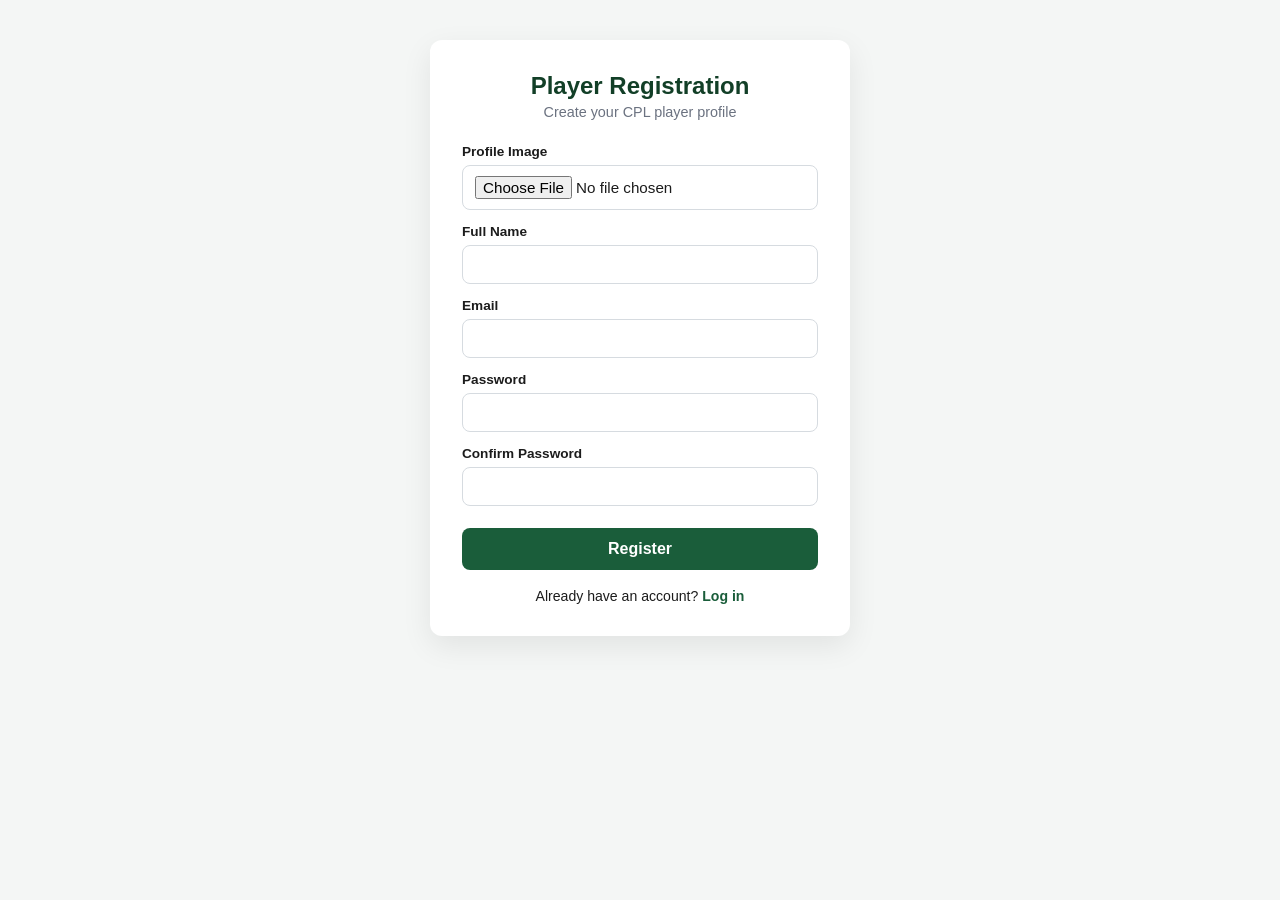
==== index.html @ f1ef8ae7 "Create index.html" ====
<!DOCTYPE html>
<html lang="en">
<head>
<meta charset="UTF-8" />
<meta name="viewport" content="width=device-width, initial-scale=1.0" />
<title>Player Registration | CPL</title>
<link rel="stylesheet" href="style.css" />
</head>
<body>
<div class="card">
  <h1>Player Registration</h1>
  <p class="subtitle">Create your CPL player profile</p>

  <form id="regForm">
    <label for="image">Profile Image</label>
    <input type="file" id="image" accept="image/*" />
    <img id="preview" class="avatar-preview" style="display:none" />

    <label for="name">Full Name</label>
    <input type="text" id="name" required />

    <label for="email">Email</label>
    <input type="email" id="email" required />

    <label for="password">Password</label>
    <input type="password" id="password" required minlength="6" />

    <label for="confirmPassword">Confirm Password</label>
    <input type="password" id="confirmPassword" required minlength="6" />

    <button type="submit" id="submitBtn">Register</button>
    <div id="msg" class="msg"></div>
  </form>

  <div class="links">
    Already have an account? <a href="login.html">Log in</a>
  </div>
</div>

<script src="config.js"></script>
<script>
const form = document.getElementById('regForm');
const msg = document.getElementById('msg');
const submitBtn = document.getElementById('submitBtn');
const imageInput = document.getElementById('image');
const preview = document.getElementById('preview');

imageInput.addEventListener('change', () => {
  const file = imageInput.files[0];
  if (file) {
    preview.src = URL.createObjectURL(file);
    preview.style.display = 'block';
  }
});

form.addEventListener('submit', async (e) => {
  e.preventDefault();
  msg.textContent = '';
  msg.className = 'msg';

  const name = document.getElementById('name').value.trim();
  const email = document.getElementById('email').value.trim();
  const password = document.getElementById('password').value;
  const confirmPassword = document.getElementById('confirmPassword').value;

  if (password !== confirmPassword) {
    msg.textContent = 'Passwords do not match.';
    msg.classList.add('error');
    return;
  }

  submitBtn.disabled = true;
  submitBtn.innerHTML = '<span class="spinner"></span>Registering...';

  try {
    const imageBase64 = await fileToBase64(imageInput.files[0]);
    const result = await callApi('register', { name, email, password, image: imageBase64 });

    if (result.ok) {
      setSession(result.profile);
      msg.textContent = 'Registered! Your CPL number is ' + result.profile.CPLNumber + '. Redirecting...';
      msg.classList.add('success');
      setTimeout(() => { window.location.href = 'profile.html'; }, 1500);
    } else {
      msg.textContent = result.error || 'Registration failed.';
      msg.classList.add('error');
    }
  } catch (err) {
    msg.textContent = 'Network error: ' + err.message;
    msg.classList.add('error');
  } finally {
    submitBtn.disabled = false;
    submitBtn.textContent = 'Register';
  }
});
</script>
</body>
</html>
---- style.css ----
:root {
  --primary: #1a5d3a;
  --primary-dark: #123f27;
  --accent: #e0b03a;
  --bg: #f4f6f5;
  --card: #ffffff;
  --text: #1c1c1c;
  --muted: #6b7280;
  --error: #c0392b;
  --radius: 12px;
}

* { box-sizing: border-box; }

body {
  margin: 0;
  font-family: 'Segoe UI', Roboto, Helvetica, Arial, sans-serif;
  background: var(--bg);
  color: var(--text);
  display: flex;
  justify-content: center;
  padding: 40px 16px;
}

.card {
  background: var(--card);
  width: 100%;
  max-width: 420px;
  padding: 32px;
  border-radius: var(--radius);
  box-shadow: 0 10px 30px rgba(0,0,0,0.08);
}

h1 {
  font-size: 1.5rem;
  margin: 0 0 4px;
  color: var(--primary-dark);
  text-align: center;
}

.subtitle {
  text-align: center;
  color: var(--muted);
  font-size: 0.9rem;
  margin: 0 0 24px;
}

label {
  display: block;
  font-size: 0.85rem;
  font-weight: 600;
  margin: 14px 0 6px;
  color: var(--text);
}

input[type="text"],
input[type="email"],
input[type="password"],
input[type="file"] {
  width: 100%;
  padding: 10px 12px;
  border: 1px solid #d6dbe0;
  border-radius: 8px;
  font-size: 0.95rem;
  background: #fff;
}

input:focus {
  outline: none;
  border-color: var(--primary);
}

button {
  width: 100%;
  margin-top: 22px;
  padding: 12px;
  border: none;
  border-radius: 8px;
  background: var(--primary);
  color: #fff;
  font-size: 1rem;
  font-weight: 600;
  cursor: pointer;
  transition: background 0.15s ease;
}

button:hover { background: var(--primary-dark); }
button:disabled { background: #9ca3af; cursor: not-allowed; }

button.secondary {
  background: transparent;
  color: var(--primary);
  border: 1px solid var(--primary);
}
button.secondary:hover { background: #eef5f0; }

.msg {
  margin-top: 14px;
  font-size: 0.88rem;
  text-align: center;
}
.msg.error { color: var(--error); }
.msg.success { color: var(--primary-dark); font-weight: 600; }

.links {
  text-align: center;
  margin-top: 18px;
  font-size: 0.88rem;
}
.links a { color: var(--primary); text-decoration: none; font-weight: 600; }
.links a:hover { text-decoration: underline; }

.avatar-preview {
  display: block;
  width: 96px;
  height: 96px;
  border-radius: 50%;
  object-fit: cover;
  margin: 4px auto 0;
  border: 2px solid var(--accent);
  background: #eef1ef;
}

.cpl-badge {
  display: block;
  text-align: center;
  background: var(--primary);
  color: #fff;
  font-weight: 700;
  letter-spacing: 1px;
  padding: 10px;
  border-radius: 8px;
  margin-bottom: 18px;
}

.profile-header {
  display: flex;
  flex-direction: column;
  align-items: center;
  margin-bottom: 8px;
}

.spinner {
  display: inline-block;
  width: 14px;
  height: 14px;
  border: 2px solid #fff;
  border-top-color: transparent;
  border-radius: 50%;
  animation: spin 0.7s linear infinite;
  vertical-align: middle;
  margin-right: 6px;
}
@keyframes spin { to { transform: rotate(360deg); } }
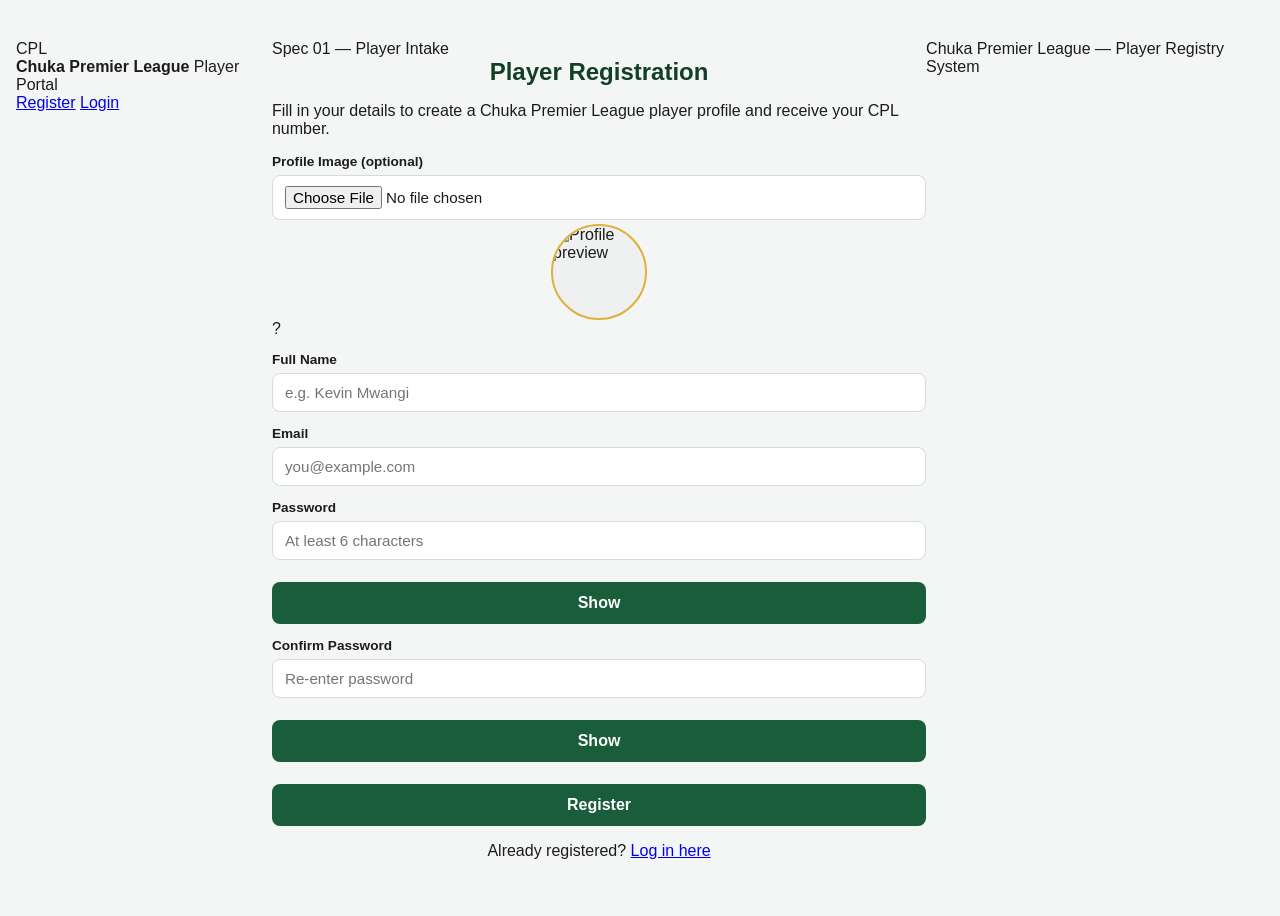
==== commit 98460172: "Update index.html" ====
--- a/index.html
+++ b/index.html
@@ -3,39 +3,64 @@
 <head>
 <meta charset="UTF-8" />
 <meta name="viewport" content="width=device-width, initial-scale=1.0" />
-<title>Player Registration | CPL</title>
+<title>Player Registration | Chuka Premier League</title>
 <link rel="stylesheet" href="style.css" />
 </head>
 <body>
-<div class="card">
+
+<header class="site">
+  <div class="logo-mark">CPL</div>
+  <div class="brand">
+    <strong>Chuka Premier League</strong>
+    <span>Player Portal</span>
+  </div>
+  <nav>
+    <a href="index.html" aria-current="page">Register</a>
+    <a href="login.html">Login</a>
+  </nav>
+</header>
+
+<main class="narrow">
+  <span class="eyebrow">Spec 01 — Player Intake</span>
   <h1>Player Registration</h1>
-  <p class="subtitle">Create your CPL player profile</p>
+  <p>Fill in your details to create a Chuka Premier League player profile and receive your CPL number.</p>
 
-  <form id="regForm">
-    <label for="image">Profile Image</label>
-    <input type="file" id="image" accept="image/*" />
-    <img id="preview" class="avatar-preview" style="display:none" />
+  <div class="panel">
+    <form id="regForm">
+      <label for="image">Profile Image <span class="opt">(optional)</span></label>
+      <input type="file" id="image" accept="image/*" />
+      <div class="avatar-preview-wrap">
+        <img id="preview" class="avatar-preview" alt="Profile preview" />
+        <div id="fallback" class="avatar-fallback">?</div>
+      </div>
 
-    <label for="name">Full Name</label>
-    <input type="text" id="name" required />
+      <label for="name">Full Name</label>
+      <input type="text" id="name" placeholder="e.g. Kevin Mwangi" required />
 
-    <label for="email">Email</label>
-    <input type="email" id="email" required />
+      <label for="email">Email</label>
+      <input type="email" id="email" placeholder="you@example.com" required />
 
-    <label for="password">Password</label>
-    <input type="password" id="password" required minlength="6" />
+      <label for="password">Password</label>
+      <div class="pw-wrap">
+        <input type="password" id="password" required minlength="6" placeholder="At least 6 characters" />
+        <button type="button" class="pw-toggle" data-target="password">Show</button>
+      </div>
 
-    <label for="confirmPassword">Confirm Password</label>
-    <input type="password" id="confirmPassword" required minlength="6" />
+      <label for="confirmPassword">Confirm Password</label>
+      <div class="pw-wrap">
+        <input type="password" id="confirmPassword" required minlength="6" placeholder="Re-enter password" />
+        <button type="button" class="pw-toggle" data-target="confirmPassword">Show</button>
+      </div>
 
-    <button type="submit" id="submitBtn">Register</button>
-    <div id="msg" class="msg"></div>
-  </form>
+      <button type="submit" id="submitBtn">Register</button>
+      <div id="msg" class="msg"></div>
+    </form>
+  </div>
 
-  <div class="links">
-    Already have an account? <a href="login.html">Log in</a>
-  </div>
-</div>
+  <p style="text-align:center;">Already registered? <a href="login.html">Log in here</a></p>
+</main>
+
+<footer>Chuka Premier League &mdash; Player Registry System</footer>
 
 <script src="config.js"></script>
 <script>
@@ -44,33 +69,57 @@
 const submitBtn = document.getElementById('submitBtn');
 const imageInput = document.getElementById('image');
 const preview = document.getElementById('preview');
+const fallback = document.getElementById('fallback');
+const nameInput = document.getElementById('name');
+
+function updateFallbackInitial() {
+  const n = nameInput.value.trim();
+  fallback.textContent = n ? n.charAt(0).toUpperCase() : '?';
+}
+nameInput.addEventListener('input', updateFallbackInitial);
 
 imageInput.addEventListener('change', () => {
   const file = imageInput.files[0];
   if (file) {
     preview.src = URL.createObjectURL(file);
     preview.style.display = 'block';
+    fallback.style.display = 'none';
+  } else {
+    preview.style.display = 'none';
+    fallback.style.display = 'flex';
   }
 });
 
+document.querySelectorAll('.pw-toggle').forEach(btn => {
+  btn.addEventListener('click', () => {
+    const target = document.getElementById(btn.dataset.target);
+    const isHidden = target.type === 'password';
+    target.type = isHidden ? 'text' : 'password';
+    btn.textContent = isHidden ? 'Hide' : 'Show';
+  });
+});
+
+function showMsg(text, ok) {
+  msg.textContent = text;
+  msg.className = 'msg show ' + (ok ? 'ok' : 'err');
+}
+
 form.addEventListener('submit', async (e) => {
   e.preventDefault();
-  msg.textContent = '';
   msg.className = 'msg';
 
-  const name = document.getElementById('name').value.trim();
+  const name = nameInput.value.trim();
   const email = document.getElementById('email').value.trim();
   const password = document.getElementById('password').value;
   const confirmPassword = document.getElementById('confirmPassword').value;
 
   if (password !== confirmPassword) {
-    msg.textContent = 'Passwords do not match.';
-    msg.classList.add('error');
+    showMsg('Passwords do not match.', false);
     return;
   }
 
   submitBtn.disabled = true;
-  submitBtn.innerHTML = '<span class="spinner"></span>Registering...';
+  submitBtn.textContent = 'Registering...';
 
   try {
     const imageBase64 = await fileToBase64(imageInput.files[0]);
@@ -78,16 +127,13 @@
 
     if (result.ok) {
       setSession(result.profile);
-      msg.textContent = 'Registered! Your CPL number is ' + result.profile.CPLNumber + '. Redirecting...';
-      msg.classList.add('success');
+      showMsg('Registered! Your CPL number is ' + result.profile.CPLNumber + '. Redirecting...', true);
       setTimeout(() => { window.location.href = 'profile.html'; }, 1500);
     } else {
-      msg.textContent = result.error || 'Registration failed.';
-      msg.classList.add('error');
+      showMsg(result.error || 'Registration failed.', false);
     }
   } catch (err) {
-    msg.textContent = 'Network error: ' + err.message;
-    msg.classList.add('error');
+    showMsg('Network error: ' + err.message, false);
   } finally {
     submitBtn.disabled = false;
     submitBtn.textContent = 'Register';
